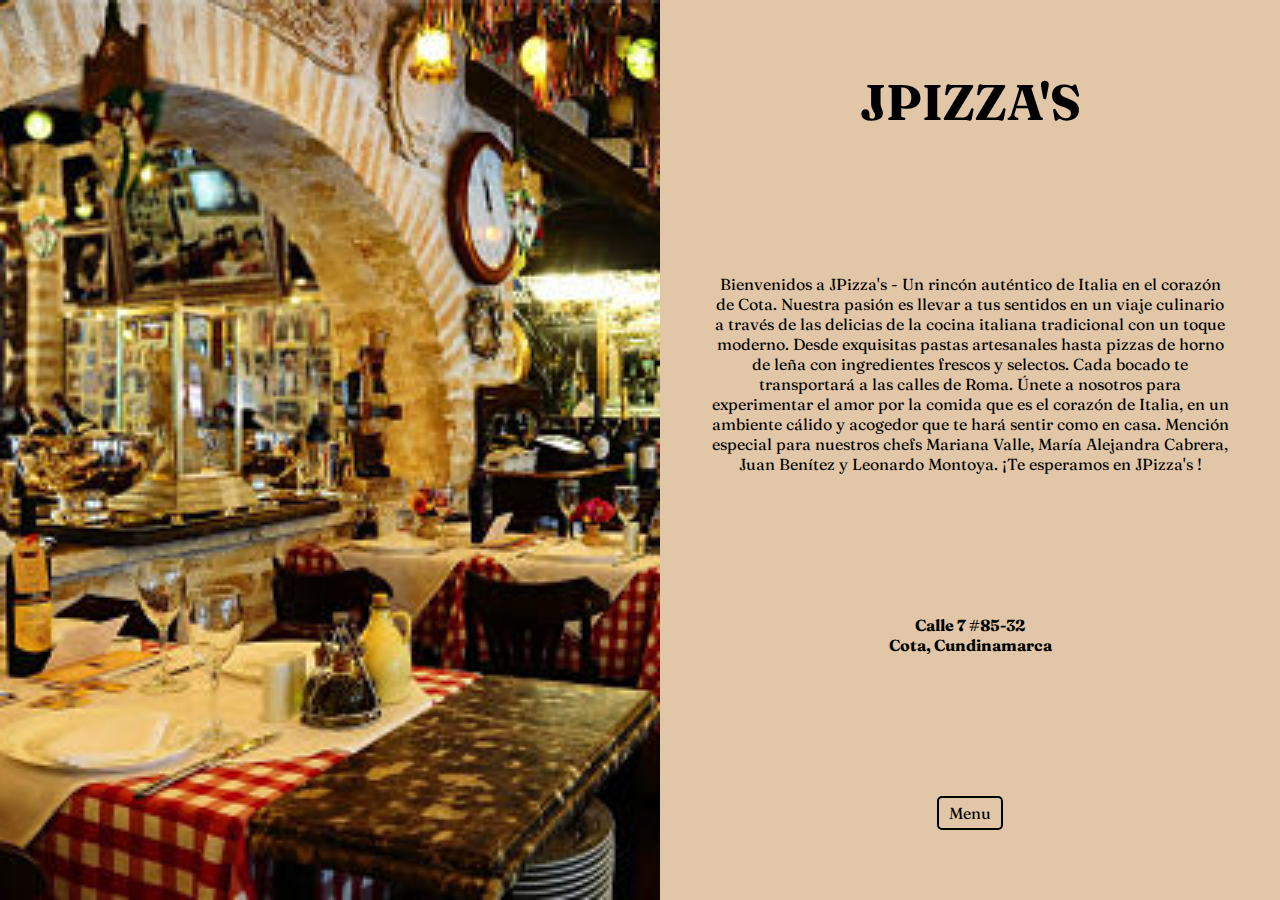
==== index.html @ 83c49c42 "Initial commit" ====
<!DOCTYPE html>
<html lang="en">
    <head>
        <meta charset="UTF-8">
        <title>JPIZZA'S</title>
        <link href="https://fonts.googleapis.com/css2?family=ADLaM+Display&family=Fraunces:opsz,wght@9..144,500&display=swap" rel="stylesheet">
        <link href="inicio.css" rel="stylesheet"/>
    </head>
    <body>
        <main>
            <article>
                <div class="container">
                    <div class="imagen"></div>
                    <div class="texto">
                        <h1>JPIZZA'S</h1>
                        <p> Bienvenidos a JPizza's - Un rincón auténtico de Italia en el corazón de Cota. Nuestra pasión es llevar a tus sentidos en un viaje culinario a través de las delicias de la cocina italiana tradicional con un toque moderno. Desde exquisitas pastas artesanales hasta pizzas de horno de leña con ingredientes frescos y selectos. Cada bocado te transportará a las calles de Roma. Únete a nosotros para experimentar el amor por la comida que es el corazón de Italia, en un ambiente cálido y acogedor que te hará sentir como en casa. Mención especial para nuestros chefs Mariana Valle, María Alejandra Cabrera, Juan Benítez y Leonardo Montoya. ¡Te esperamos en JPizza's !</p>
                        <p> <strong>Calle 7 #85-32<br> Cota, Cundinamarca</strong> </p>
                        <button type="text"><a href="menu.html">Menu</a></button>
                    </div>
                </div>
            </article>
        </main>
    </body>
</html>
---- inicio.css ----
*{
    margin: 0;
    padding: 0;
    font-family: 'Fraunces', serif;
    background-color: #E1C7A8;
}

.container {
    display: flex;
    height: 100vh;
}

.imagen {
    flex: 1;
    background-image: url('Imagenes/img1.jpg');
    background-size: cover;
    background-position: center;
    padding: 20px;
    color: white;
}

.texto {
    flex: 1;
    display: grid;
    place-items: center;
    height: 100vh;
}

h1{
    font-size: 50px;
}

p{
    display: table-cell;
    vertical-align: middle;
    text-align: center;
    margin: 0 50px;
}

button{
    cursor: pointer;
    padding: 5px 10px;
    font-size: 16px;
    background-color: none;
    color: white;
    border: 2px solid #000000;
    border-radius: 5px;
}

a{
    color: #000000;
    text-decoration: none;
}

@media screen and (max-width: 650px) {
    .container {
        flex-direction: column;
    }

    .imagen, .texto {
        order: unset; /* Restaurar orden original */
    }
}
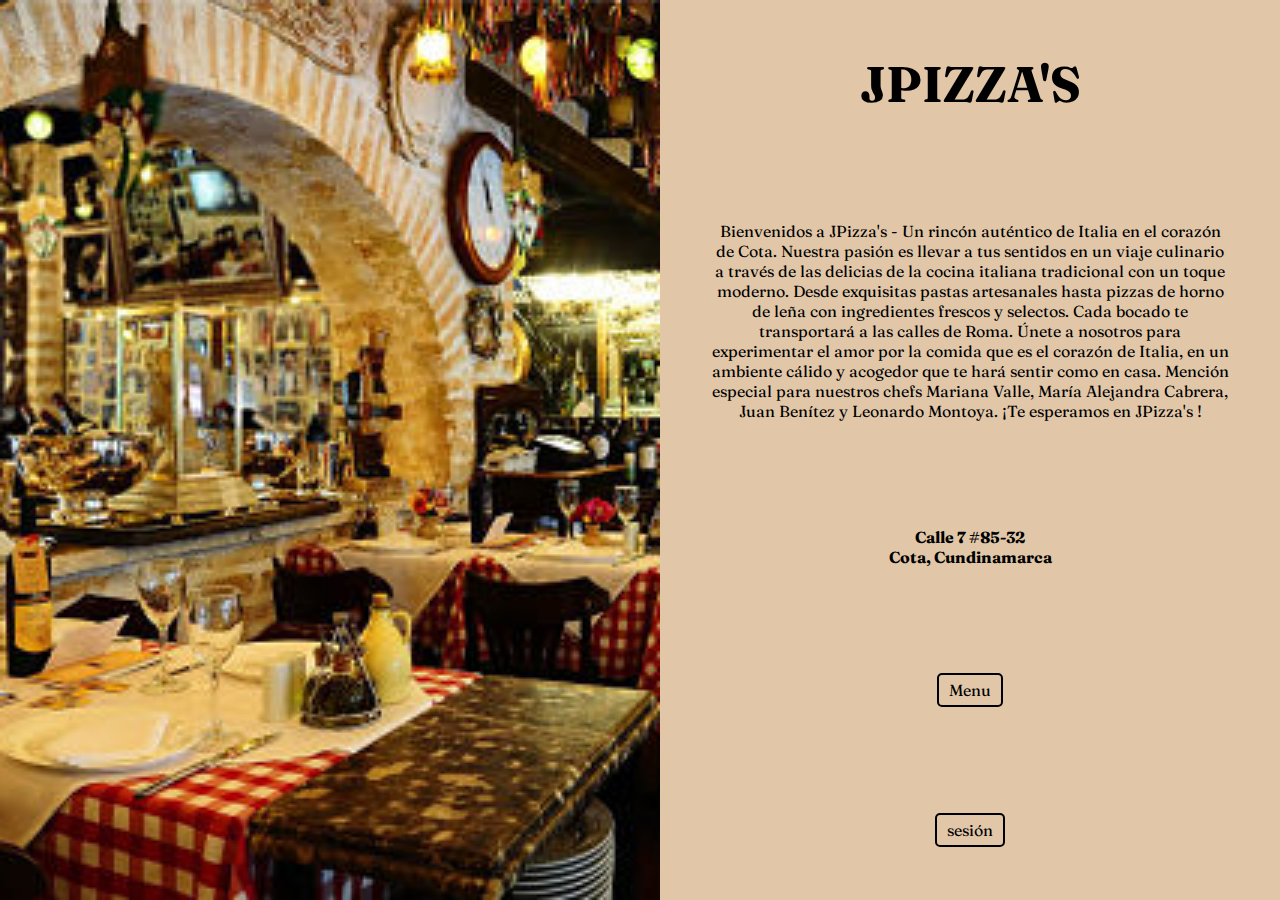
==== commit 327da58d: "Update index.html" ====
--- a/index.html
+++ b/index.html
@@ -15,10 +15,11 @@
                         <h1>JPIZZA'S</h1>
                         <p> Bienvenidos a JPizza's - Un rincón auténtico de Italia en el corazón de Cota. Nuestra pasión es llevar a tus sentidos en un viaje culinario a través de las delicias de la cocina italiana tradicional con un toque moderno. Desde exquisitas pastas artesanales hasta pizzas de horno de leña con ingredientes frescos y selectos. Cada bocado te transportará a las calles de Roma. Únete a nosotros para experimentar el amor por la comida que es el corazón de Italia, en un ambiente cálido y acogedor que te hará sentir como en casa. Mención especial para nuestros chefs Mariana Valle, María Alejandra Cabrera, Juan Benítez y Leonardo Montoya. ¡Te esperamos en JPizza's !</p>
                         <p> <strong>Calle 7 #85-32<br> Cota, Cundinamarca</strong> </p>
-                        <button type="text"><a href="menu.html">Menu</a></button>
+                        <button ><a href="menu.html">Menu</a></button>
+                        <button ><a href="sesion.html">sesión</a></button>
                     </div>
                 </div>
             </article>
         </main>
     </body>
-</html>+</html>
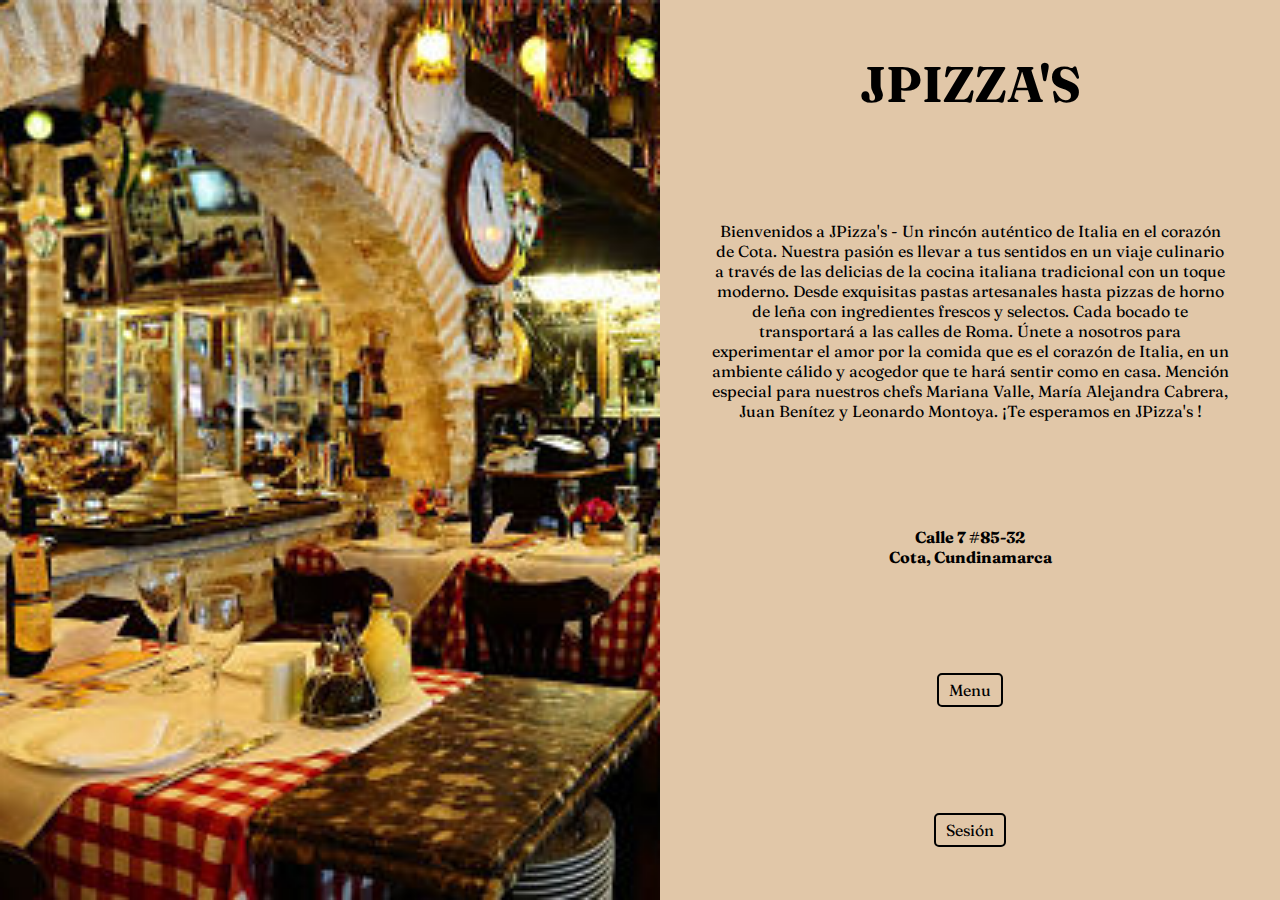
==== commit cad581c8: "script3" ====
--- a/index.html
+++ b/index.html
@@ -3,6 +3,7 @@
     <head>
         <meta charset="UTF-8">
         <title>JPIZZA'S</title>
+        <script src="script3.js"></script>
         <link href="https://fonts.googleapis.com/css2?family=ADLaM+Display&family=Fraunces:opsz,wght@9..144,500&display=swap" rel="stylesheet">
         <link href="inicio.css" rel="stylesheet"/>
     </head>
@@ -16,7 +17,7 @@
                         <p> Bienvenidos a JPizza's - Un rincón auténtico de Italia en el corazón de Cota. Nuestra pasión es llevar a tus sentidos en un viaje culinario a través de las delicias de la cocina italiana tradicional con un toque moderno. Desde exquisitas pastas artesanales hasta pizzas de horno de leña con ingredientes frescos y selectos. Cada bocado te transportará a las calles de Roma. Únete a nosotros para experimentar el amor por la comida que es el corazón de Italia, en un ambiente cálido y acogedor que te hará sentir como en casa. Mención especial para nuestros chefs Mariana Valle, María Alejandra Cabrera, Juan Benítez y Leonardo Montoya. ¡Te esperamos en JPizza's !</p>
                         <p> <strong>Calle 7 #85-32<br> Cota, Cundinamarca</strong> </p>
                         <button ><a href="menu.html">Menu</a></button>
-                        <button ><a href="sesion.html">sesión</a></button>
+                        <button ><a href="sesion.html">Sesión</a></button>
                     </div>
                 </div>
             </article>
